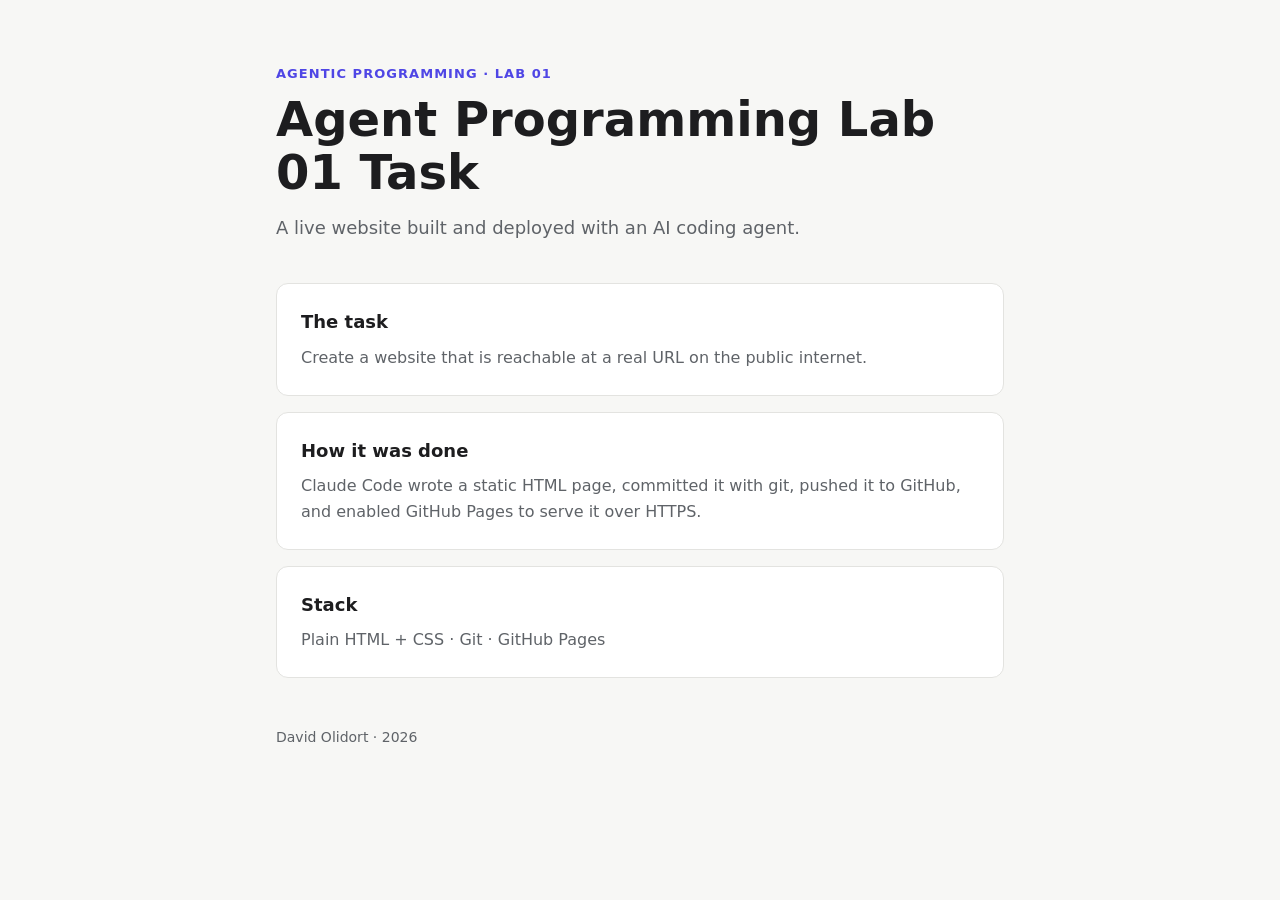
==== index.html @ d5dc75f4 "Add lab 01 website Co-Authored-By: Claude Opus 5.5 <noreply@anthropic.com>" ====
<!doctype html>
<html lang="en">
<head>
  <meta charset="utf-8">
  <meta name="viewport" content="width=device-width, initial-scale=1">
  <title>Agent Programming Lab 01</title>
  <meta name="description" content="Agentic Programming — Lab 01 task, by David Olidort.">
  <link rel="icon" href="data:image/svg+xml,<svg xmlns='http://www.w3.org/2000/svg' viewBox='0 0 100 100'><text y='.9em' font-size='90'>🤖</text></svg>">
  <style>
    :root {
      --bg: #f7f7f5; --surface: #ffffff; --text: #1d1d1f; --muted: #5f6368;
      --accent: #4f46e5; --border: #e3e3e0;
    }
    @media (prefers-color-scheme: dark) {
      :root { --bg: #111214; --surface: #1b1c1f; --text: #ececec; --muted: #9aa0a6;
              --accent: #8b85ff; --border: #2c2d31; }
    }
    * { box-sizing: border-box; }
    body {
      margin: 0; background: var(--bg); color: var(--text);
      font: 16px/1.6 system-ui, -apple-system, "Segoe UI", Roboto, sans-serif;
    }
    main { max-width: 760px; margin: 0 auto; padding: 64px 16px; }
    .tag { color: var(--accent); font-weight: 600; letter-spacing: .08em;
           text-transform: uppercase; font-size: 13px; }
    h1 { font-size: clamp(32px, 6vw, 48px); line-height: 1.1; margin: 8px 0 16px; }
    .lead { color: var(--muted); font-size: 18px; margin: 0 0 40px; }
    .card { background: var(--surface); border: 1px solid var(--border);
            border-radius: 12px; padding: 24px; margin-bottom: 16px; }
    .card h2 { margin: 0 0 8px; font-size: 18px; }
    .card p { margin: 0; color: var(--muted); }
    footer { margin-top: 48px; color: var(--muted); font-size: 14px; }
    a { color: var(--accent); }
  </style>
</head>
<body>
  <main>
    <div class="tag">Agentic Programming · Lab 01</div>
    <h1>Agent Programming Lab 01 Task</h1>
    <p class="lead">A live website built and deployed with an AI coding agent.</p>

    <div class="card">
      <h2>The task</h2>
      <p>Create a website that is reachable at a real URL on the public internet.</p>
    </div>
    <div class="card">
      <h2>How it was done</h2>
      <p>Claude Code wrote a static HTML page, committed it with git, pushed it to GitHub,
         and enabled GitHub Pages to serve it over HTTPS.</p>
    </div>
    <div class="card">
      <h2>Stack</h2>
      <p>Plain HTML + CSS · Git · GitHub Pages</p>
    </div>

    <footer>David Olidort · 2026</footer>
  </main>
</body>
</html>
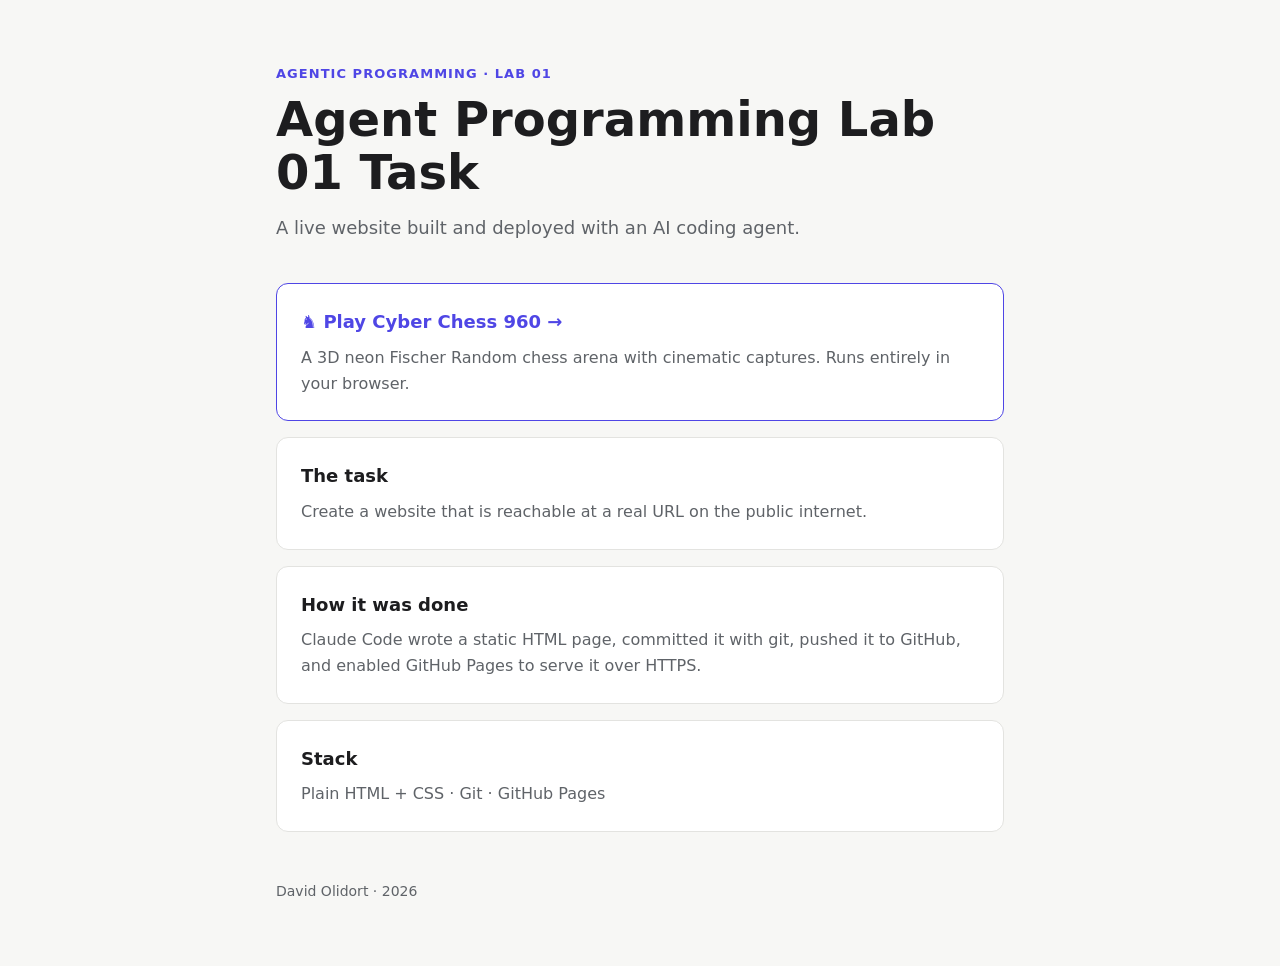
==== commit f722ecbb: "Link Cyber Chess 960 from landing page; drop audio placeholder Co-Authored-By: Claude Opus 5.5 <nore" ====
--- a/index.html
+++ b/index.html
@@ -29,6 +29,11 @@
             border-radius: 12px; padding: 24px; margin-bottom: 16px; }
     .card h2 { margin: 0 0 8px; font-size: 18px; }
     .card p { margin: 0; color: var(--muted); }
+    .play { display: block; text-decoration: none; color: inherit; border-color: var(--accent);
+            transition: transform .15s, box-shadow .15s; }
+    .play h2 { color: var(--accent); }
+    .play:hover, .play:focus-visible { transform: translateY(-2px); outline: none;
+            box-shadow: 0 6px 24px color-mix(in srgb, var(--accent) 25%, transparent); }
     footer { margin-top: 48px; color: var(--muted); font-size: 14px; }
     a { color: var(--accent); }
   </style>
@@ -38,6 +43,11 @@
     <div class="tag">Agentic Programming · Lab 01</div>
     <h1>Agent Programming Lab 01 Task</h1>
     <p class="lead">A live website built and deployed with an AI coding agent.</p>
+
+    <a class="card play" href="chess960/">
+      <h2>&#9822; Play Cyber Chess 960 &rarr;</h2>
+      <p>A 3D neon Fischer Random chess arena with cinematic captures. Runs entirely in your browser.</p>
+    </a>
 
     <div class="card">
       <h2>The task</h2>
